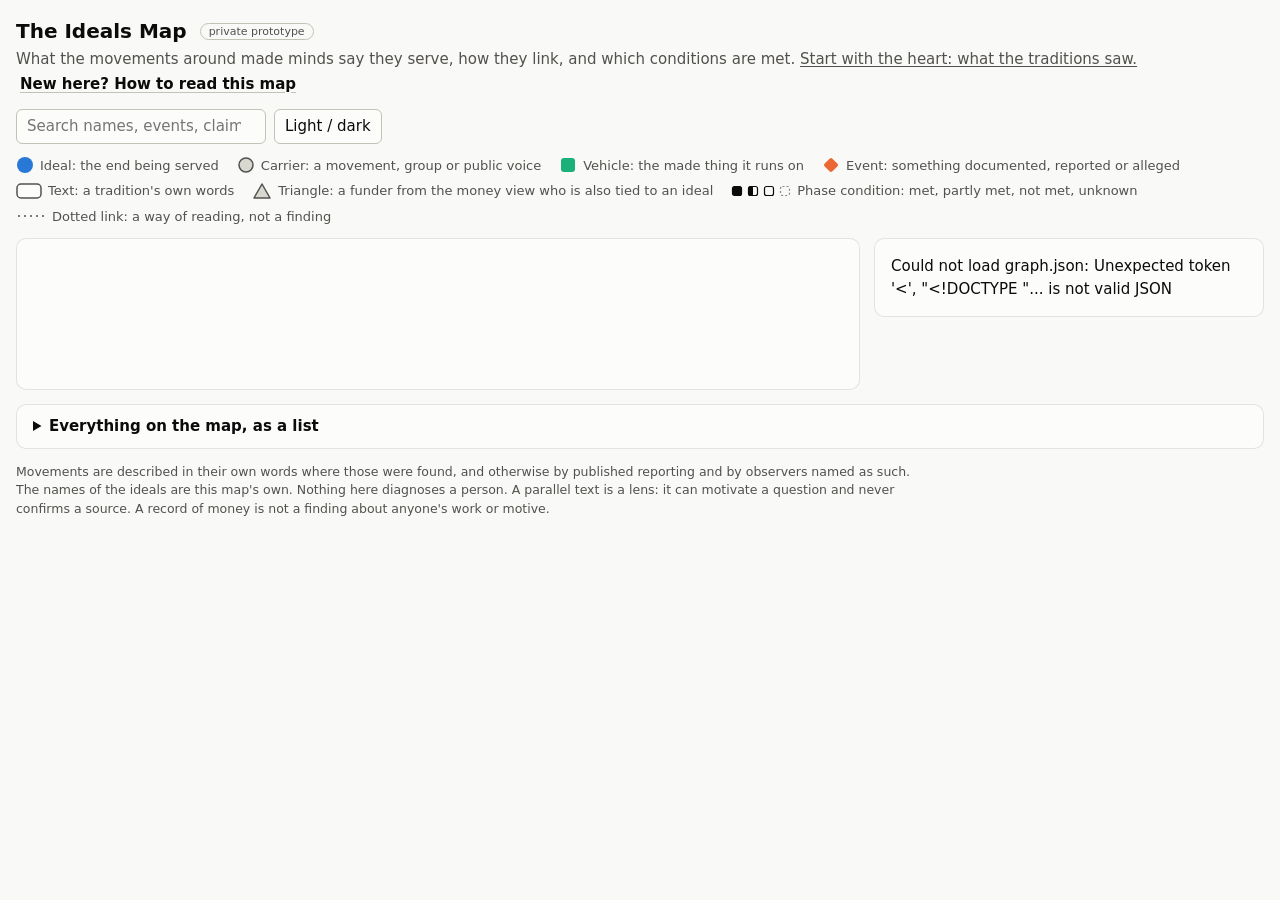
==== site/index.html @ 3a0e3c6d "One record shape for everything, with its trail and its threads Every ideal, person, group, event, f" ====
<!doctype html>
<html lang="en">
<head>
<meta charset="utf-8">
<meta name="viewport" content="width=device-width, initial-scale=1">
<meta name="robots" content="noindex, nofollow">
<title>The Ideals Map</title>
<link rel="stylesheet" href="map.css">
</head>
<body>
<div class="viz-root">
  <header class="top">
    <div>
      <h1>The Ideals Map <span class="tag">private prototype</span></h1>
      <p class="sub">What the movements around made minds say they serve, how they link, and which conditions are met. <a href="heart.html">Start with the heart: what the traditions saw.</a> <button type="button" id="to-start" class="linkbtn">New here? How to read this map</button> <button type="button" id="to-people" class="linkbtn" hidden>Who’s who</button></p>
    </div>
    <div class="controls">
      <div class="search">
        <input type="search" id="search" placeholder="Search names, events, claims" aria-label="Search the map" role="combobox" aria-autocomplete="list" aria-expanded="false" aria-controls="search-hits" autocomplete="off">
        <ul id="search-hits" role="listbox" aria-label="Matches" hidden></ul>
      </div>
      <span class="views" id="views" role="group" aria-label="Which map to show" hidden>
        <button type="button" id="tab-ideals" aria-pressed="true">Ideals</button>
        <button type="button" id="tab-money" aria-pressed="false">Money and evaluators</button>
        <button type="button" id="tab-ancients" aria-pressed="false" hidden>The ancients</button>
        <button type="button" id="tab-timeline" aria-pressed="false">Timeline</button>
        <button type="button" id="tab-watch" aria-pressed="false" hidden>The Watch</button>
      </span>
      <button type="button" id="to-overview" hidden>&larr; All ideals</button>
      <button type="button" id="theme" aria-label="Switch between light and dark">Light / dark</button>
    </div>
  </header>

  <ul class="legend" id="legend-ideals" aria-label="Legend">
    <li><svg width="18" height="18" aria-hidden="true"><circle cx="9" cy="9" r="8" class="mark-ideal"/></svg> Ideal: the end being served</li>
    <li><svg width="18" height="18" aria-hidden="true"><circle cx="9" cy="9" r="7" class="mark-carrier"/></svg> Carrier: a movement, group or public voice</li>
    <li><svg width="18" height="18" aria-hidden="true"><rect x="2" y="2" width="14" height="14" rx="3" class="mark-vehicle"/></svg> Vehicle: the made thing it runs on</li>
    <li><svg width="18" height="18" aria-hidden="true"><rect x="3.5" y="3.5" width="11" height="11" rx="2" transform="rotate(45 9 9)" class="mark-fruit"/></svg> Event: something documented, reported or alleged</li>
    <li><svg width="26" height="18" aria-hidden="true"><rect x="1" y="2" width="24" height="14" rx="4" class="mark-text"/></svg> Text: a tradition's own words</li>
    <li><svg width="20" height="18" aria-hidden="true"><path d="M10,2 L18,16 L2,16 Z" class="mark-funder"/></svg> Triangle: a funder from the money view who is also tied to an ideal</li>
    <li><svg width="60" height="14" aria-hidden="true"><rect x="1.5" y="2.5" width="9" height="9" rx="2" class="pip pip-met"/><rect x="17.5" y="2.5" width="9" height="9" rx="2" class="pip"/><rect x="17.5" y="2.5" width="4.5" height="9" rx="1" class="pip-half"/><rect x="33.5" y="2.5" width="9" height="9" rx="2" class="pip"/><rect x="49.5" y="2.5" width="9" height="9" rx="2" class="pip pip-unknown"/></svg> Phase condition: met, partly met, not met, unknown</li>
    <li><svg width="30" height="18" aria-hidden="true"><path d="M2,9 L28,9" class="edge edge-lens"/></svg> Dotted link: a way of reading, not a finding</li>
    <li class="legend-offshoot" hidden><svg width="20" height="20" aria-hidden="true"><circle cx="10" cy="10" r="8" class="mark-offshoot"/><path d="M6,6 L14,14 M14,6 L6,14" class="mark-offshoot-cross"/></svg> Offshoot: a group that came out of a carrier's milieu, shown with its public record. Not an ideal</li>
  </ul>
  <ul class="legend" id="legend-money" aria-label="Legend for money and evaluators" hidden>
    <li><svg width="20" height="18" aria-hidden="true"><path d="M10,2 L18,16 L2,16 Z" class="mark-funder"/></svg> Funder: a person, foundation, fund, firm or government</li>
    <li><svg width="18" height="18" aria-hidden="true"><rect x="2" y="2" width="14" height="14" class="mark-lab"/><rect x="6.5" y="6.5" width="5" height="5" class="mark-lab-core"/></svg> AI company</li>
    <li><svg width="20" height="18" aria-hidden="true"><path d="M17,9 L13,15.9 L5,15.9 L1,9 L5,2.1 L13,2.1 Z" class="mark-evaluator"/></svg> Evaluator: a body that tests, ranks or scores; most here test AI models</li>
    <li><svg width="18" height="18" aria-hidden="true"><circle cx="9" cy="9" r="7" class="mark-carrier"/></svg> Circle: a name from the ideals map, a venue or another recipient</li>
    <li><svg width="18" height="18" aria-hidden="true"><rect x="2" y="2" width="14" height="14" rx="3" class="mark-vehicle"/></svg> Vehicle from the ideals map</li>
    <li><svg width="18" height="18" aria-hidden="true"><rect x="3.5" y="3.5" width="11" height="11" rx="2" transform="rotate(45 9 9)" class="mark-fruit"/></svg> Event: something a venue hosted</li>
    <li><svg width="30" height="18" aria-hidden="true"><path d="M2,9 L28,9" class="edge edge-funds is-near"/></svg> Solid line: a record of money (a gift, grant, investment, loan, pledge or commission)</li>
    <li><svg width="30" height="18" aria-hidden="true"><path d="M2,9 L28,9" class="edge edge-hosts is-near"/></svg> Long-dash line: hosts or runs</li>
    <li><svg width="30" height="18" aria-hidden="true"><path d="M2,9 L28,9" class="edge edge-evaluates is-near"/></svg> Dash-dot line: evaluates</li>
  </ul>

  <ul class="legend" id="legend-ancients" aria-label="Legend for the ancients view" hidden>
    <li><svg width="18" height="18" aria-hidden="true"><circle cx="9" cy="9" r="7" class="mark-ideal"/></svg> Ideal: what a movement serves</li>
    <li><svg width="22" height="18" aria-hidden="true"><rect x="1" y="3" width="20" height="12" rx="6" class="mark-mechanism"/></svg> How it takes hold: a mechanism named in scholarship</li>
    <li><svg width="20" height="20" aria-hidden="true"><path d="M10,1 L19,10 L10,19 L1,10 Z" class="mark-pattern"/><circle cx="10" cy="10" r="3" class="mark-pattern-core"/></svg> Ancient pattern, with its sources</li>
    <li><svg width="30" height="18" aria-hidden="true"><path d="M2,9 L28,9" class="edge edge-invokes is-near"/></svg> Solid line: a carrier uses the ancient name itself</li>
    <li><svg width="30" height="18" aria-hidden="true"><path d="M2,9 L28,9" class="edge edge-reads_as is-near"/></svg> Dotted line: this project's reading</li>
    <li><svg width="30" height="18" aria-hidden="true"><path d="M2,9 L28,9" class="edge edge-uses is-near"/></svg> Dashed line: a recorded use of a mechanism (documented or reported)</li>
  </ul>

  <section class="watch" id="the-watch" aria-label="The Watch: claims and what has been checked" hidden></section>
  <section class="watch" id="the-page" aria-live="polite" hidden></section>

  <main class="layout" id="layout">
    <div class="stage" id="stage" data-view="overview">
      <svg id="map" role="group" aria-label="Map of ideals and what links to them"></svg>
      <div id="tip" class="tip" role="status" hidden></div>
      <p id="more" class="more"></p>
    </div>
    <aside class="panel" id="panel" aria-live="polite"></aside>
  </main>

  <details class="listview">
    <summary>Everything on the map, as a list</summary>
    <div id="tables"></div>
  </details>

  <footer class="foot">
    <p>Movements are described in their own words where those were found, and otherwise by published reporting and by observers named as such. The names of the ideals are this map's own. Nothing here diagnoses a person. A parallel text is a lens: it can motivate a question and never confirms a source. A record of money is not a finding about anyone's work or motive.</p>
  </footer>
</div>
<script src="layout.js"></script>
<script src="render.js"></script>
<script src="money.js"></script>
<script src="watch.js"></script>
<script src="ancients.js"></script>
<script src="guide.js"></script>
<script src="people.js"></script>
<script src="record.js"></script>
<script src="map.js"></script>
</body>
</html>
---- site/map.css ----
/* Ideals Map. Colours are roles; light and dark values swap here only.
   Categorical hues are the first three slots of the validated palette (blue, orange, aqua),
   which pass the all-pairs colour-vision checks in both modes. Carriers and texts are neutral
   and are told apart by shape. */
.viz-root {
  color-scheme: light;
  --plane: #f9f9f7;
  --surface: #fcfcfb;
  --ink: #0b0b0b;
  --ink-2: #52514e;
  --muted: #898781;
  --hair: #e1e0d9;
  --axis: #c3c2b7;
  --border: rgba(11, 11, 11, 0.10);
  --series-1: #2a78d6;
  --series-2: #eb6834;
  --series-3: #1baf7a;
  --carrier: #d9d8d0;
  --wash: rgba(11, 11, 11, 0.05);
}
@media (prefers-color-scheme: dark) {
  :root:where(:not([data-theme="light"])) .viz-root {
    color-scheme: dark;
    --plane: #0d0d0d; --surface: #1a1a19; --ink: #f0efec; --ink-2: #c3c2b7; --muted: #898781;
    --hair: #2c2c2a; --axis: #383835; --border: rgba(255, 255, 255, 0.10);
    --series-1: #3987e5; --series-2: #d95926; --series-3: #199e70;
    --carrier: #4a4a46; --wash: rgba(255, 255, 255, 0.06);
  }
}
:root[data-theme="dark"] .viz-root {
  color-scheme: dark;
  --plane: #0d0d0d; --surface: #1a1a19; --ink: #f0efec; --ink-2: #c3c2b7; --muted: #898781;
  --hair: #2c2c2a; --axis: #383835; --border: rgba(255, 255, 255, 0.10);
  --series-1: #3987e5; --series-2: #d95926; --series-3: #199e70;
  --carrier: #4a4a46; --wash: rgba(255, 255, 255, 0.06);
}

* { box-sizing: border-box; }
html, body { margin: 0; }
body { background: #f9f9f7; }
.viz-root {
  min-height: 100vh; background: var(--plane); color: var(--ink);
  font: 15px/1.5 system-ui, -apple-system, "Segoe UI", sans-serif; padding: 16px;
}
h1 { font-size: 20px; margin: 0; font-weight: 650; }
h2 { font-size: 19px; margin: 2px 0 8px; line-height: 1.25; }
h3 { font-size: 13px; margin: 0 0 6px; text-transform: uppercase; letter-spacing: 0.05em; color: var(--ink-2); }
h4 { font-size: 14px; margin: 0; }
p { margin: 0 0 10px; }
a { color: inherit; text-underline-offset: 2px; }
button { font: inherit; color: var(--ink); background: var(--surface); border: 1px solid var(--axis); border-radius: 6px; padding: 5px 10px; cursor: pointer; }
button:hover { background: var(--wash); }
:focus-visible { outline: 2px solid var(--series-1); outline-offset: 2px; }

.top { display: flex; justify-content: space-between; gap: 12px; align-items: flex-start; flex-wrap: wrap; }
.sub { color: var(--ink-2); margin: 2px 0 0; }
.tag { font-size: 11px; font-weight: 500; color: var(--ink-2); border: 1px solid var(--axis); border-radius: 10px; padding: 1px 8px; vertical-align: middle; margin-left: 6px; }
.controls { display: flex; gap: 8px; flex-wrap: wrap; justify-content: flex-end; }
.views { display: inline-flex; }
.views[hidden] { display: none; }
.views button { border-radius: 0; }
.views button:first-child { border-radius: 6px 0 0 6px; }
.views button:last-child, .views button.last-visible { border-radius: 0 6px 6px 0; margin-left: -1px; }
.views button[hidden] { display: none; }
.views button[aria-pressed="true"] { background: var(--ink); color: var(--surface); border-color: var(--ink); }

.legend { list-style: none; margin: 12px 0; padding: 0; display: flex; flex-wrap: wrap; gap: 6px 18px; color: var(--ink-2); font-size: 13px; }
.legend li { display: flex; align-items: center; gap: 6px; }
.legend li[hidden] { display: none; }
/* In the ancients view the kind of line is the point, so even the quiet lines must be told apart. */
.stage[data-view='ancients'] .edge-faint { stroke: var(--muted); }
.legend[hidden] { display: none; }

.layout[hidden], .watch[hidden] { display: none; }
.layout { display: grid; grid-template-columns: minmax(0, 1fr) 390px; gap: 14px; align-items: start; }
.stage { position: relative; background: var(--surface); border: 1px solid var(--border); border-radius: 10px; overflow: hidden; }
#map { display: block; width: 100%; height: auto; }
.more { position: absolute; left: 12px; bottom: 6px; margin: 0; font-size: 12px; color: var(--ink-2); }
.panel { background: var(--surface); border: 1px solid var(--border); border-radius: 10px; padding: 16px; max-height: calc(100vh - 150px); overflow: auto; position: sticky; top: 12px; }

/* Marks */
.ring { fill: var(--surface); }
.mark-ideal { fill: var(--series-1); }
.mark-carrier { fill: var(--carrier); stroke: var(--ink-2); stroke-width: 1.5; }
.mark-vehicle { fill: var(--series-3); }
.mark-fruit { fill: var(--series-2); }
.mark-text { fill: var(--surface); stroke: var(--ink-2); stroke-width: 1.5; }
/* The money view's three kinds are neutral and told apart by shape, like carriers. */
.mark-funder, .mark-evaluator, .mark-lab { fill: var(--carrier); stroke: var(--ink-2); stroke-width: 1.5; stroke-linejoin: round; }
.mark-lab-core { fill: var(--ink-2); }
/* The ancients view and offshoots: neutral fills, told apart by shape. An offshoot is drawn
   in heavy dashed ink so it comes forward without a warning colour. */
.mark-pattern { fill: var(--surface); stroke: var(--ink); stroke-width: 1.6; stroke-linejoin: round; }
.mark-pattern-core { fill: var(--ink); }
.mark-mechanism { fill: var(--carrier); stroke: var(--ink-2); stroke-width: 1.5; }
.mark-offshoot { fill: var(--surface); stroke: var(--ink); stroke-width: 2.6; stroke-dasharray: 5 3; }
.mark-offshoot-cross { stroke: var(--ink); stroke-width: 2; fill: none; }
.hit { fill: transparent; }
.node { cursor: pointer; }
.node:hover .mark, .node:focus-visible .mark { stroke: var(--ink); stroke-width: 2.5; }
.node:focus:not(:focus-visible) { outline: none; }
.node.is-selected .mark { stroke: var(--ink); stroke-width: 3; }
.role-rim .mark-ideal { opacity: 0.85; }

/* Labels wear text tokens, never a series colour. */
.lbl { fill: var(--ink); font-size: 15px; pointer-events: none; paint-order: stroke; stroke: var(--surface); stroke-width: 4px; stroke-linejoin: round; }
.lbl-ideal { font-size: 17px; font-weight: 600; }
.lbl-centre { font-size: 20px; font-weight: 650; }
.lbl-small { font-size: 15px; fill: var(--ink-2); }
.lbl-muted { font-size: 14px; fill: var(--ink-2); }
.lbl-offshoot { font-size: 14px; fill: var(--ink); font-weight: 600; }
.lbl-text { font-size: 14.5px; fill: var(--ink); }

.pip { fill: none; stroke: var(--ink); stroke-width: 1.2; }
.pip-met { fill: var(--ink); }
.pip-half { fill: var(--ink); }
.pip-unknown { stroke: var(--muted); stroke-dasharray: 2 2; }

.edge { fill: none; stroke: var(--muted); stroke-width: 1.4; }
.edge-opposes { stroke-dasharray: 7 5; }
.edge-evaluates { stroke-dasharray: 9 4 2 4; }
.edge-reads_as { stroke-dasharray: 2 4; }
.edge-uses { stroke-dasharray: 10 4; }
.edge-breaks_from { stroke: var(--ink-2); stroke-width: 1.8; stroke-dasharray: 5 3; }
.fieldkey { margin: 0; font-size: 14px; }
.fieldkey dt { font-weight: 600; margin-top: 6px; }
.fieldkey dd { margin: 0 0 0 0; color: var(--ink-2); }
.source { margin-bottom: 10px; }
.edge-hosts { stroke-dasharray: 14 6; }
.edge-lens { stroke-dasharray: 2 4; stroke: var(--ink-2); stroke-width: 1.4; fill: none; }
.edge-faint { stroke: var(--hair); }
.edge-quiet { opacity: 0; }
.edge.is-near { stroke: var(--ink-2); stroke-width: 1.8; opacity: 1; }
.edge.is-selected { stroke: var(--ink); stroke-width: 2.4; opacity: 1; }
.cap { fill: var(--ink-2); font-size: 13.5px; text-transform: uppercase; letter-spacing: 0.06em; }
.pipicon { vertical-align: -1px; }
.edge-hit { fill: none; stroke: transparent; stroke-width: 16; cursor: pointer; }
.edge-hit:hover { stroke: var(--wash); }

.tip { position: absolute; max-width: 300px; background: var(--ink); color: var(--surface); font-size: 12.5px; line-height: 1.35; padding: 6px 9px; border-radius: 6px; pointer-events: none; z-index: 2; }

/* Panel */
.kicker { font-size: 11.5px; text-transform: uppercase; letter-spacing: 0.06em; color: var(--ink-2); margin: 0; }
.statement { font-size: 16px; font-weight: 550; }
.note { color: var(--ink-2); font-size: 13px; }
.sec { border-top: 1px solid var(--hair); padding-top: 12px; margin-top: 14px; }
.phase { margin-bottom: 10px; }
.phase .note { margin: 0 0 4px; }
.conds, .links { list-style: none; margin: 0; padding: 0; }
.cond { padding-left: 22px; position: relative; margin-bottom: 4px; font-size: 14px; }
.cond .glyph { position: absolute; left: 0; top: 0; }
.cond-unknown, .cond-not_met { color: var(--ink-2); }
.evidence { color: var(--ink-2); font-size: 13px; }
.sr { position: absolute; width: 1px; height: 1px; overflow: hidden; clip: rect(0 0 0 0); }
blockquote { margin: 0 0 4px; padding-left: 10px; border-left: 3px solid var(--axis); }
.cite { font-size: 12.5px; color: var(--ink-2); }
.badge { display: inline-block; font-size: 11px; border: 1px solid var(--axis); border-radius: 9px; padding: 0 7px; white-space: nowrap; }
.badge-primary { border-color: var(--ink); color: var(--ink); }
.badge-unverified { border-style: dashed; }
.badge-reread { border-color: var(--ink); color: var(--ink); border-width: 2px; font-weight: 600; }
.lane { font-size: 11px; border: 1px dashed var(--ink-2); border-radius: 9px; padding: 0 7px; margin-left: 6px; color: var(--ink-2); }
.links li { margin-bottom: 4px; }
.linkbtn { text-align: left; border: 0; background: none; padding: 2px 0; text-decoration: underline; text-decoration-color: var(--axis); text-underline-offset: 3px; }
.back { margin-bottom: 10px; }
.flow, .dispute, .happened { margin-bottom: 9px; font-size: 14px; }
.flow .linkbtn { font-weight: 600; }
.loop { border: 1px solid var(--axis); border-left: 3px solid var(--ink); border-radius: 6px; padding: 8px 10px; font-size: 13.5px; }
.more-btn { font-size: 13.5px; }

/* List view */
.listview { margin-top: 14px; background: var(--surface); border: 1px solid var(--border); border-radius: 10px; padding: 10px 16px; }
.listview summary { cursor: pointer; font-weight: 600; }
.tbl { margin-top: 14px; overflow-x: auto; }
table { border-collapse: collapse; width: 100%; font-size: 13px; }
th, td { text-align: left; vertical-align: top; padding: 5px 8px; border-bottom: 1px solid var(--hair); }
th { color: var(--ink-2); font-weight: 600; }
.foot { color: var(--ink-2); font-size: 12.5px; margin-top: 14px; max-width: 900px; }

@media (max-width: 900px) {
  .layout { grid-template-columns: 1fr; }
  .panel { position: static; max-height: none; }
  .stage { overflow-x: auto; }
  #map { min-width: 760px; }
}
@media (forced-colors: active) {
  .mark-ideal, .mark-vehicle, .mark-fruit { stroke: CanvasText; stroke-width: 2; }
}

/* The Watch: a timeline of claims, not a drawing. */
.watch { max-width: 860px; margin: 8px 0 24px; }
.watch-intro h2 { margin: 0 0 6px; }
.claim { border: 1px solid var(--border); border-radius: 8px; background: var(--surface); padding: 14px 16px; margin: 12px 0; }
.claim:focus { outline: 2px solid var(--ink); outline-offset: 2px; }
.claim-head { display: flex; flex-wrap: wrap; gap: 8px; align-items: center; font-size: 13px; color: var(--ink-2); }
.claim > h3 { margin: 6px 0; font-size: 17px; }
.claim-said q { font-style: italic; }
.claim-status { border: 1px solid var(--ink-2); border-radius: 10px; padding: 0 8px; }
.status-not-checked, .status-source-not-found { border-style: dashed; }
.claim .check { margin: 4px 0; }
.claim-on { font-size: 14px; color: var(--ink-2); }
.claim > h3 { text-transform: none; letter-spacing: normal; color: var(--ink); }
.claim-standing { font-size: 14px; color: var(--ink-2); margin: 2px 0 8px; }

/* The way in: search, the guide, the timeline. */
.sub .linkbtn { color: var(--ink); font-weight: 600; margin-left: 4px; }
.search { position: relative; }
.search input { font: inherit; color: var(--ink); background: var(--surface); border: 1px solid var(--axis); border-radius: 6px; padding: 5px 10px; width: 250px; max-width: 100%; }
#search-hits { position: absolute; z-index: 20; right: 0; top: calc(100% + 4px); width: min(420px, calc(100vw - 32px)); margin: 0; padding: 4px 0; list-style: none;
  background: var(--surface); border: 1px solid var(--axis); border-radius: 8px; box-shadow: 0 6px 20px rgba(0, 0, 0, 0.15); max-height: 60vh; overflow: auto; }
#search-hits[hidden] { display: none; }
#search-hits li { display: flex; justify-content: space-between; gap: 12px; padding: 6px 12px; cursor: pointer; }
#search-hits li[aria-selected="true"], #search-hits li:hover { background: var(--wash); }
#search-hits .hit-word { color: var(--ink-2); font-size: 12px; white-space: nowrap; }
#search-hits .hit-none { color: var(--ink-2); cursor: default; }
.lede { font-size: 17px; line-height: 1.5; }
.glossary { display: grid; grid-template-columns: minmax(120px, max-content) 1fr; gap: 6px 16px; margin: 0; }
.glossary dt { font-weight: 600; }
.glossary dd { margin: 0; }
.guide-ways li { margin: 4px 0; }
.progress { font-weight: 600; margin-top: 10px; }
.tl-filters { display: flex; flex-wrap: wrap; gap: 8px; align-items: center; margin: 8px 0 4px; }
.tl-filters select { font: inherit; color: var(--ink); background: var(--surface); border: 1px solid var(--axis); border-radius: 6px; padding: 4px 8px; max-width: 100%; }
.tl-year { margin: 18px 0 4px; font-size: 15px; }
.timeline { list-style: none; margin: 0; padding: 0 0 0 14px; border-left: 2px solid var(--hair); }
.tl-item { position: relative; padding: 6px 0 10px; }
.tl-item::before { content: ""; position: absolute; left: -20px; top: 12px; width: 9px; height: 9px; transform: rotate(45deg); background: var(--series-2); border-radius: 2px; }
.tl-claim::before { background: var(--surface); border: 1.5px dashed var(--ink-2); }
.tl-head { margin: 0; font-size: 13px; color: var(--ink-2); }
.tl-head .lane { margin-left: 8px; }
.tl-title { font-weight: 600; font-size: 15px; }
.tl-what { margin: 2px 0 4px; }
.tl-item .cite { margin: 0; font-size: 13px; color: var(--ink-2); }
@media (max-width: 900px) {
  .search, .search input { width: 100%; }
  .views { display: flex; flex-wrap: wrap; width: 100%; }
  .views button, .views button:first-child, .views button:last-child, .views button.last-visible { flex: 1 1 auto; border-radius: 6px; margin: 0 4px 4px 0; }
  .controls { justify-content: flex-start; }
  .glossary { grid-template-columns: 1fr; }
  .glossary dd { margin-bottom: 6px; }
}

.claim-why { font-size: 14px; color: var(--ink-2); margin: 2px 0 8px; }
.claim .travelled { padding-left: 22px; }
.claim .travelled .step { margin: 6px 0; }
.claim .travelled time { font-variant-numeric: tabular-nums; color: var(--ink-2); }
.claim .step-note { font-size: 13px; color: var(--ink-2); margin: 2px 0 0; }

/* The heart: a readable page, one column. */
.essay { max-width: 720px; margin: 0 auto; padding: 24px 16px 64px; color: var(--ink); line-height: 1.6; }
.essay h1 { font-size: 30px; margin: 8px 0 4px; }
.essay h2 { font-size: 20px; margin: 32px 0 8px; text-transform: none; letter-spacing: normal; color: var(--ink); }
.essay h3 { font-size: 16px; margin: 24px 0 8px; color: var(--ink); }
.essay .lede { font-size: 17px; color: var(--ink-2); }
.essay blockquote { margin: 12px 0; padding: 4px 0 4px 14px; border-left: 3px solid var(--border); font-style: italic; }
.essay blockquote cite { display: block; font-style: normal; font-size: 13px; color: var(--ink-2); margin-top: 2px; }
.essay .essay-nav { font-size: 14px; color: var(--ink-2); }
.essay a { color: inherit; }
.essay .note { font-size: 13px; color: var(--ink-2); }
.who-serves { width: 100%; border-collapse: collapse; font-size: 14px; }
.who-serves th, .who-serves td { text-align: left; vertical-align: top; padding: 8px 6px; border-top: 1px solid var(--border); }
.who-serves td:first-child { font-weight: 600; width: 22%; }
.who-serves td:last-child { color: var(--ink-2); width: 30%; }
@media (max-width: 560px) {
  .who-serves thead { display: none; }
  .who-serves tr, .who-serves td { display: block; width: auto !important; }
  .who-serves td { border-top: none; padding: 2px 0; }
  .who-serves tr { border-top: 1px solid var(--border); padding: 8px 0; }
}

/* The scored chain: three small rows, one scale each. Ink only; text stays in text tokens. */
.chain-fig { margin: 8px 0 12px; }
.chain-chart { width: 100%; height: auto; display: block; color: var(--ink); }
.chain-chart .cc-label, .chain-chart .cc-axis { font-size: 12px; fill: var(--ink-2); }
.chain-chart .cc-base { stroke: var(--border); stroke-width: 1; }
.chain-chart .cc-line { fill: none; stroke: var(--ink-2); stroke-width: 2; stroke-linejoin: round; }
.chain-chart .cc-dot circle:not(.cc-hit) { fill: var(--ink); stroke: var(--surface); stroke-width: 2; }
.chain-chart .cc-hit { fill: transparent; }
.chain-chart .cc-dot:hover circle:not(.cc-hit) { r: 6; }

/* Who's who: a name you can tap, and the card it opens. */
.who { font: inherit; color: inherit; background: none; border: 0; padding: 0; cursor: pointer; text-decoration: underline dotted; text-decoration-color: var(--ink-2); text-underline-offset: 3px; border-radius: 3px; }
.who:hover { background: var(--wash); }
.who-card { position: absolute; z-index: 30; background: var(--surface); color: var(--ink); border: 1px solid var(--axis); border-radius: 10px; padding: 12px 14px; box-shadow: 0 8px 28px rgba(0, 0, 0, 0.18); font-size: 14px; line-height: 1.45; }
.who-card[hidden] { display: none; }
.who-card .who-name { font-weight: 650; font-size: 15px; margin: 0 0 4px; }
.who-card .who-line { margin: 0 0 6px; }
.who-card .who-src { font-size: 12px; color: var(--ink-2); margin: 0 0 6px; }
.who-card .who-actions { display: flex; gap: 14px; flex-wrap: wrap; margin: 0; font-size: 13px; }
.people dt { padding-top: 6px; }
.people dd { padding-top: 6px; }

/* The record: one page shape for everything. */
.rec-head { padding-bottom: 6px; margin-bottom: 4px; }
.rec-head .kicker { margin: 0 0 2px; }
.rec-title { font-size: 26px; margin: 0 0 8px; line-height: 1.2; }
.rec-who { font-size: 16px; margin: 0 0 8px; }
.rec-lede { font-size: 17px; line-height: 1.55; margin: 0 0 10px; }
.rec-actions { display: flex; gap: 16px; flex-wrap: wrap; margin: 10px 0 0; font-size: 14px; }
.rec-sub { margin: 14px 0 4px; font-size: 14px; color: var(--ink); }
.rec-list li { margin: 6px 0; }
.rec-date { color: var(--ink-2); font-variant-numeric: tabular-nums; font-size: 13px; }
.rec-phases { margin: 0; padding-left: 22px; }
.rec-phases li { margin: 4px 0; }
.rec-phases .ph-met .lane, .rec-phases .ph-partly .lane { border-style: solid; color: var(--ink); }
.trail { display: flex; flex-wrap: wrap; gap: 6px 18px; margin: 10px 0 0; font-size: 13px; color: var(--ink-2); }
.trail-step { display: flex; align-items: baseline; gap: 6px; }
.trail-dot { width: 9px; height: 9px; border-radius: 50%; border: 1.5px solid var(--ink-2); flex: none; transform: translateY(1px); }
.trail-step.is-done .trail-dot { background: var(--ink); border-color: var(--ink); }
.trail-step.is-part .trail-dot { background: linear-gradient(90deg, var(--ink) 50%, transparent 50%); border-color: var(--ink); }
.trail-step b { color: var(--ink); font-weight: 600; }
.as-page { display: block; margin: 0 0 10px; padding: 2px 0; font-size: 14px; font-weight: 600; background: none; border: 0; text-decoration: underline; text-decoration-color: var(--axis); text-underline-offset: 3px; }
.kept { margin: 0 0 8px; padding-left: 22px; }
.kept li { margin: 4px 0; }
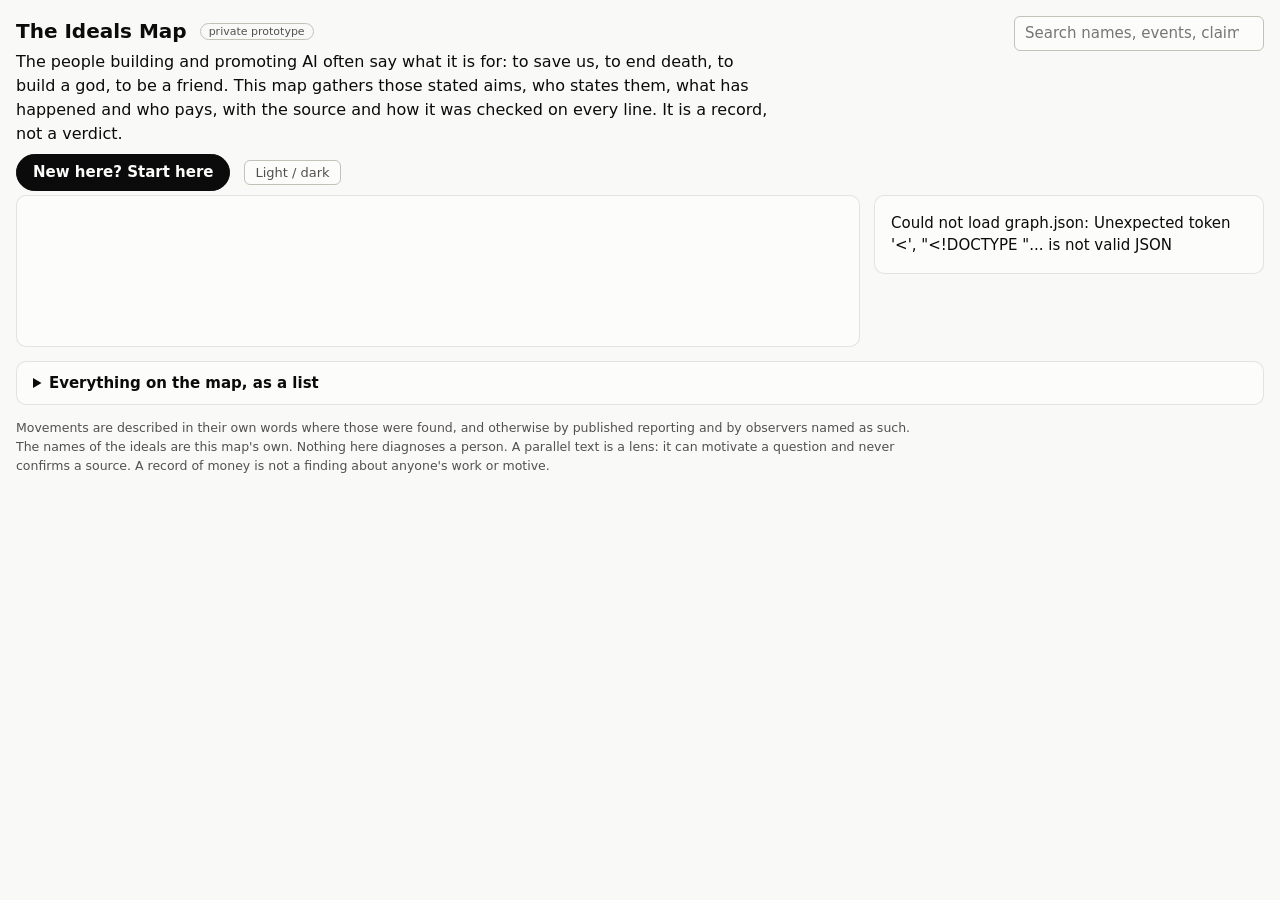
==== commit 390c4b77: "Open on the ideals as cards; one Start here; a Watch with threads and filters; cite, reply and a fee" ====
--- a/site/index.html
+++ b/site/index.html
@@ -5,6 +5,8 @@
 <meta name="viewport" content="width=device-width, initial-scale=1">
 <meta name="robots" content="noindex, nofollow">
 <title>The Ideals Map</title>
+<meta name="description" content="What the people building and promoting AI say it is for, who says it, what has happened and who pays, with the source and how it was checked on every line. A record, not a verdict.">
+<link rel="alternate" type="application/atom+xml" title="The Ideals Map: new claims and events" href="feed.xml">
 <link rel="stylesheet" href="map.css">
 </head>
 <body>
@@ -12,7 +14,8 @@
   <header class="top">
     <div>
       <h1>The Ideals Map <span class="tag">private prototype</span></h1>
-      <p class="sub">What the movements around made minds say they serve, how they link, and which conditions are met. <a href="heart.html">Start with the heart: what the traditions saw.</a> <button type="button" id="to-start" class="linkbtn">New here? How to read this map</button> <button type="button" id="to-people" class="linkbtn" hidden>Who’s who</button></p>
+      <p class="sub">The people building and promoting AI often say what it is for: to save us, to end death, to build a god, to be a friend. This map gathers those stated aims, who states them, what has happened and who pays, with the source and how it was checked on every line. It is a record, not a verdict.</p>
+      <p class="sub-actions"><button type="button" id="to-start" class="start-btn">New here? Start here</button> <span class="updated" id="updated" hidden></span> <button type="button" id="theme" class="theme-btn" aria-label="Switch between light and dark">Light / dark</button></p>
     </div>
     <div class="controls">
       <div class="search">
@@ -21,16 +24,23 @@
       </div>
       <span class="views" id="views" role="group" aria-label="Which map to show" hidden>
         <button type="button" id="tab-ideals" aria-pressed="true">Ideals</button>
+        <button type="button" id="tab-methods" aria-pressed="false" hidden>Alignment methods</button>
         <button type="button" id="tab-money" aria-pressed="false">Money and evaluators</button>
         <button type="button" id="tab-ancients" aria-pressed="false" hidden>The ancients</button>
         <button type="button" id="tab-timeline" aria-pressed="false">Timeline</button>
         <button type="button" id="tab-watch" aria-pressed="false" hidden>The Watch</button>
       </span>
       <button type="button" id="to-overview" hidden>&larr; All ideals</button>
-      <button type="button" id="theme" aria-label="Switch between light and dark">Light / dark</button>
     </div>
   </header>
 
+  <div class="modebar" id="modebar" role="group" aria-label="Show the ideals as" hidden>
+    <span>Show the ideals as</span>
+    <button type="button" id="mode-cards" aria-pressed="true">cards</button><button type="button" id="mode-drawing" aria-pressed="false">a drawing</button>
+  </div>
+
+  <details class="key" id="key" hidden>
+  <summary>Key: what the shapes and lines mean</summary>
   <ul class="legend" id="legend-ideals" aria-label="Legend">
     <li><svg width="18" height="18" aria-hidden="true"><circle cx="9" cy="9" r="8" class="mark-ideal"/></svg> Ideal: the end being served</li>
     <li><svg width="18" height="18" aria-hidden="true"><circle cx="9" cy="9" r="7" class="mark-carrier"/></svg> Carrier: a movement, group or public voice</li>
@@ -62,6 +72,7 @@
     <li><svg width="30" height="18" aria-hidden="true"><path d="M2,9 L28,9" class="edge edge-reads_as is-near"/></svg> Dotted line: this project's reading</li>
     <li><svg width="30" height="18" aria-hidden="true"><path d="M2,9 L28,9" class="edge edge-uses is-near"/></svg> Dashed line: a recorded use of a mechanism (documented or reported)</li>
   </ul>
+  </details>
 
   <section class="watch" id="the-watch" aria-label="The Watch: claims and what has been checked" hidden></section>
   <section class="watch" id="the-page" aria-live="polite" hidden></section>
@@ -90,8 +101,10 @@
 <script src="watch.js"></script>
 <script src="ancients.js"></script>
 <script src="guide.js"></script>
+<script src="ideals.js"></script>
 <script src="people.js"></script>
 <script src="record.js"></script>
+<script src="methods.js"></script>
 <script src="map.js"></script>
 </body>
 </html>
--- a/site/map.css
+++ b/site/map.css
@@ -104,6 +104,8 @@
 
 /* Labels wear text tokens, never a series colour. */
 .lbl { fill: var(--ink); font-size: 15px; pointer-events: none; paint-order: stroke; stroke: var(--surface); stroke-width: 4px; stroke-linejoin: round; }
+/* A name is part of its mark: clicking the words opens the node, not whatever line runs beneath them. */
+.node .lbl { pointer-events: auto; cursor: pointer; }
 .lbl-ideal { font-size: 17px; font-weight: 600; }
 .lbl-centre { font-size: 20px; font-weight: 650; }
 .lbl-small { font-size: 15px; fill: var(--ink-2); }
@@ -311,3 +313,110 @@
 .as-page { display: block; margin: 0 0 10px; padding: 2px 0; font-size: 14px; font-weight: 600; background: none; border: 0; text-decoration: underline; text-decoration-color: var(--axis); text-underline-offset: 3px; }
 .kept { margin: 0 0 8px; padding-left: 22px; }
 .kept li { margin: 4px 0; }
+
+/* Ways in: the door strip on the front, and a door's page. */
+.doors { display: flex; flex-wrap: wrap; gap: 8px; align-items: center; margin: 10px 0 12px; padding: 12px 14px; background: var(--surface); border: 1px solid var(--border); border-radius: 10px; }
+.doors[hidden] { display: none; }
+.doors-q { font-weight: 650; margin-right: 6px; }
+.door-chip { border-radius: 999px; padding: 6px 14px; background: var(--plane); }
+.door-chip:hover { background: var(--wash); }
+.door-stops { margin: 8px 0 16px; padding-left: 24px; max-width: 760px; }
+.door-stops li { margin: 0 0 14px; }
+.door-go { font-size: 17px; font-weight: 600; }
+.door-why { margin: 2px 0 0; color: var(--ink-2); }
+
+/* Alignment methods side by side. */
+.mk-wrap { overflow-x: auto; margin: 8px 0; }
+.mk-table { border-collapse: collapse; min-width: 960px; font-size: 14px; }
+.mk-table th, .mk-table td { border-bottom: 1px solid var(--hair); padding: 10px 10px; vertical-align: top; text-align: left; }
+.mk-table thead th { font-size: 12px; color: var(--ink-2); font-weight: 600; max-width: 170px; }
+.mk-name { width: 220px; }
+.mk-name .linkbtn { font-weight: 650; font-size: 15px; }
+.mk-plain { font-weight: 400; color: var(--ink-2); margin: 4px 0 0; font-size: 13px; }
+.mk-mark { display: inline-block; margin-left: 6px; padding: 0 6px; border: 1px solid var(--border); border-radius: 999px; color: var(--ink-2); font-size: 11.5px; line-height: 1.6; white-space: nowrap; }
+.mk-key dd { margin-bottom: 8px; }
+.mk-src { display: block; color: var(--ink-2); font-size: 13px; margin-top: 2px; }
+@media (max-width: 900px) {
+  .mk-table, .mk-table tbody, .mk-table tr, .mk-table th, .mk-table td { display: block; min-width: 0; width: auto; }
+  .mk-table thead { display: none; }
+  .mk-table tr { border: 1px solid var(--border); border-radius: 8px; margin: 0 0 12px; padding: 4px 10px; background: var(--surface); }
+  .mk-table td { border: 0; padding: 4px 0; }
+  .mk-table td::before { content: attr(data-q); display: block; font-size: 12px; color: var(--ink-2); font-weight: 600; }
+  .mk-wrap { overflow: visible; }
+}
+.watch.is-wide { max-width: none; }
+.is-wide .watch-intro { max-width: 860px; }
+
+/* The opening: a plain sentence on what this is, one way to start, and the date the record last changed. */
+.top > div:first-child { max-width: 760px; }
+.top .sub { color: var(--ink); font-size: 16px; line-height: 1.5; margin: 4px 0 8px; }
+.sub-actions { display: flex; flex-wrap: wrap; gap: 6px 14px; align-items: center; margin: 0 0 4px; }
+.start-btn { font-weight: 650; background: var(--ink); color: var(--surface); border-color: var(--ink); border-radius: 999px; padding: 6px 16px; }
+.start-btn:hover { background: var(--ink-2); border-color: var(--ink-2); }
+.updated { color: var(--ink-2); font-size: 13px; }
+.updated[hidden] { display: none; }
+.theme-btn { font-size: 13px; padding: 2px 10px; color: var(--ink-2); }
+.card-nm { white-space: nowrap; }
+.card-names .card-nm .linkbtn { white-space: normal; }
+
+/* The cards/drawing switch and the key to the drawing, folded away until asked for. */
+.modebar { display: flex; align-items: center; gap: 0; margin: 12px 0 4px; font-size: 14px; color: var(--ink-2); }
+.modebar[hidden] { display: none; }
+.modebar > span { margin-right: 8px; }
+.modebar button { border-radius: 0; padding: 3px 12px; }
+.modebar button:first-of-type { border-radius: 6px 0 0 6px; }
+.modebar button:last-of-type { border-radius: 0 6px 6px 0; margin-left: -1px; }
+.modebar button[aria-pressed="true"] { background: var(--ink); color: var(--surface); border-color: var(--ink); }
+.key { margin: 8px 0 10px; }
+.key[hidden] { display: none; }
+.key > summary { cursor: pointer; color: var(--ink-2); font-size: 13px; width: max-content; max-width: 100%; }
+.key > summary:hover { color: var(--ink); }
+.key .legend { margin: 8px 0 0; }
+
+/* The ideals as cards. */
+.cards { display: grid; grid-template-columns: repeat(auto-fill, minmax(min(100%, 320px), 1fr)); gap: 12px; margin: 14px 0 20px; }
+.card { display: flex; flex-direction: column; gap: 8px; background: var(--surface); border: 1px solid var(--border); border-radius: 10px; padding: 14px 16px; }
+.card-h { margin: 0; text-transform: none; letter-spacing: normal; font-size: inherit; }
+.card-title { border: 0; background: none; padding: 0; text-align: left; font-size: 18px; font-weight: 650; line-height: 1.25; color: var(--ink); }
+.card-title:hover { background: none; text-decoration: underline; text-underline-offset: 3px; }
+.card-quote { margin: 0; }
+.card-quote blockquote { margin: 0 0 4px; padding-left: 10px; border-left: 3px solid var(--series-1); font-size: 14.5px; }
+.card-quote .cite { margin: 0; font-size: 12.5px; color: var(--ink-2); }
+.card-names { margin: 0; font-size: 14px; }
+.card-names .linkbtn { padding: 0; }
+.card-k { color: var(--ink-2); font-size: 12.5px; }
+.card-more { color: var(--ink-2); }
+.card-stand { margin-top: auto; padding-top: 4px; }
+.card-phases { list-style: none; margin: 4px 0 0; padding: 0; display: flex; flex-wrap: wrap; gap: 4px 10px; font-size: 12.5px; }
+.card-phases li { display: inline-flex; align-items: center; gap: 4px; color: var(--ink-2); }
+.card-phases .cp-met, .card-phases .cp-partly { color: var(--ink); }
+.card-foot { margin: 0; font-size: 12.5px; color: var(--ink-2); display: flex; flex-wrap: wrap; justify-content: space-between; gap: 4px 10px; }
+.card-open { font-size: 13px; font-weight: 600; padding: 0; }
+.cards-note { max-width: 860px; }
+.watch.is-wide { max-width: none; }
+.is-wide .watch-intro, .is-wide > .sec, .is-wide > .note { max-width: 860px; }
+
+/* On a phone the tabs sit in one row that scrolls sideways, so the content starts on the first screen. */
+@media (max-width: 560px) {
+  .top .sub { font-size: 15px; }
+  .controls { flex-wrap: nowrap; flex-direction: column; align-items: stretch; width: 100%; }
+  .views { flex-wrap: nowrap; overflow-x: auto; scrollbar-width: thin; padding-bottom: 2px; }
+  .views button, .views button:first-child, .views button:last-child, .views button.last-visible { flex: 0 0 auto; margin: 0 4px 0 0; white-space: nowrap; }
+  #to-overview { align-self: flex-start; }
+}
+
+/* The Watch's threads: claims shown together, folded, under a note on why they are here. */
+.w-thread { border: 1px solid var(--border); border-radius: 10px; background: var(--wash); padding: 0 14px; margin: 12px 0; }
+.w-thread > summary { cursor: pointer; padding: 12px 0; display: flex; flex-wrap: wrap; align-items: baseline; gap: 4px 12px; }
+.w-thread-k { font-size: 12px; text-transform: uppercase; letter-spacing: 0.05em; color: var(--ink-2); }
+.w-thread-t { font-weight: 650; font-size: 17px; }
+.w-thread > summary time, .w-thread-s { font-size: 13px; color: var(--ink-2); }
+.w-thread-note { font-size: 14px; color: var(--ink-2); max-width: 820px; }
+.w-thread[open] { padding-bottom: 4px; }
+
+/* Under every record and claim: how to cite it, and how to answer it. */
+.rec-foot { margin-top: 14px; padding-top: 10px; border-top: 1px solid var(--hair); font-size: 13px; color: var(--ink-2); }
+.rec-foot p { margin: 0 0 4px; }
+.cite-text { color: var(--ink); user-select: all; }
+.copy-cite { font-size: 13px; padding: 0 2px; }
+.reply-line a { color: var(--ink); font-weight: 600; }
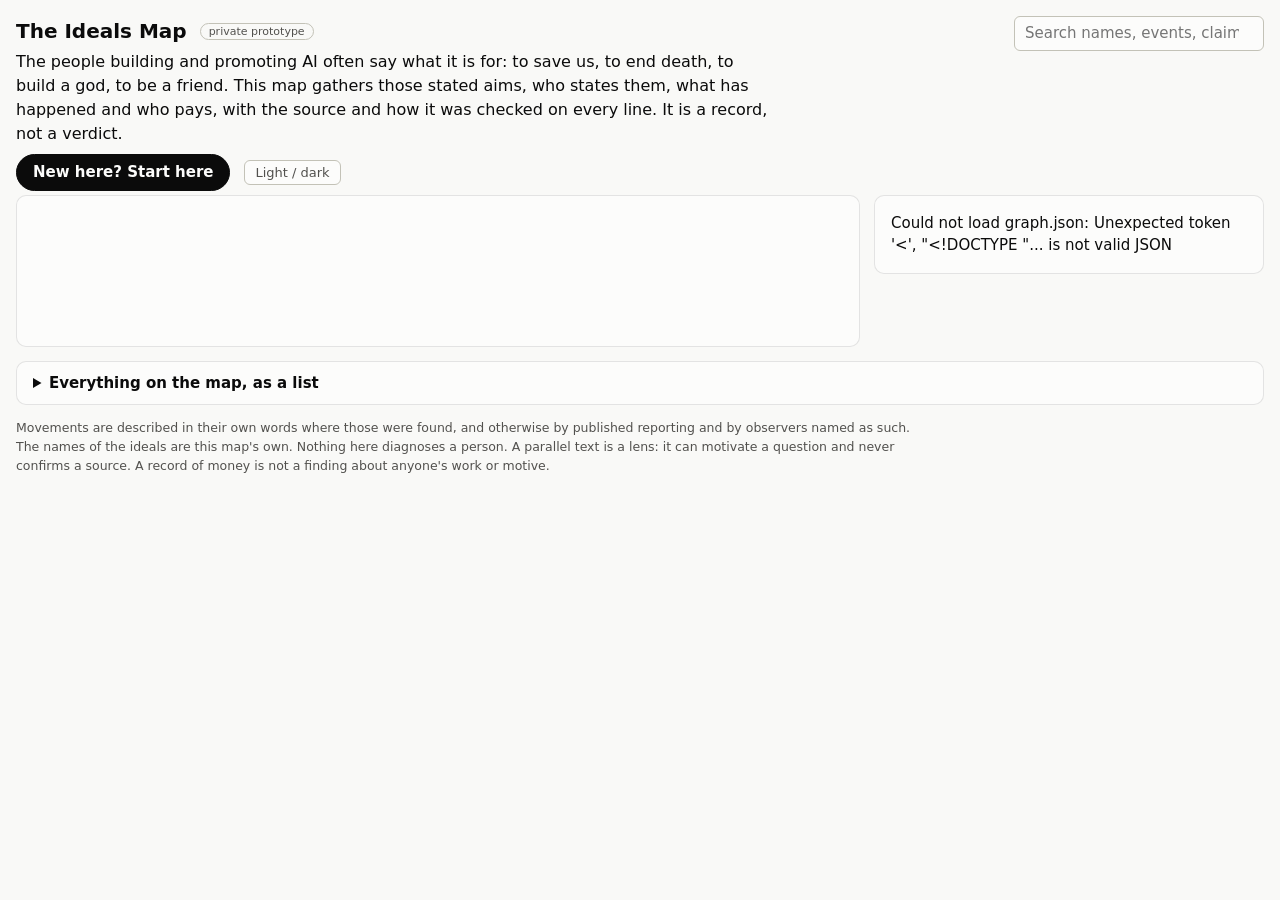
==== commit 4ddb6eb6: "Publish the map early, as a draft, and say so; feedback through the issue forms The operator chose t" ====
--- a/site/index.html
+++ b/site/index.html
@@ -15,6 +15,7 @@
     <div>
       <h1>The Ideals Map <span class="tag">private prototype</span></h1>
       <p class="sub">The people building and promoting AI often say what it is for: to save us, to end death, to build a god, to be a friend. This map gathers those stated aims, who states them, what has happened and who pays, with the source and how it was checked on every line. It is a record, not a verdict.</p>
+      <p class="draft-note" id="draft-note" hidden></p>
       <p class="sub-actions"><button type="button" id="to-start" class="start-btn">New here? Start here</button> <span class="updated" id="updated" hidden></span> <button type="button" id="theme" class="theme-btn" aria-label="Switch between light and dark">Light / dark</button></p>
     </div>
     <div class="controls">
--- a/site/map.css
+++ b/site/map.css
@@ -197,6 +197,8 @@
 .claim > h3 { margin: 6px 0; font-size: 17px; }
 .claim-said q { font-style: italic; }
 .claim-status { border: 1px solid var(--ink-2); border-radius: 10px; padding: 0 8px; }
+.reread-mark { border-color: var(--series-2); color: var(--ink); }
+.reread-mark.is-done { border-style: solid; border-color: var(--ink-2); }
 .status-not-checked, .status-source-not-found { border-style: dashed; }
 .claim .check { margin: 4px 0; }
 .claim-on { font-size: 14px; color: var(--ink-2); }
@@ -355,6 +357,9 @@
 .start-btn:hover { background: var(--ink-2); border-color: var(--ink-2); }
 .updated { color: var(--ink-2); font-size: 13px; }
 .updated[hidden] { display: none; }
+.draft-note { font-size: 13.5px; color: var(--ink); background: var(--wash); border-left: 3px solid var(--series-2); border-radius: 4px; padding: 6px 10px; margin: 0 0 10px; }
+.draft-note[hidden] { display: none; }
+.draft-note a, .draft-note .linkbtn { font-weight: 600; }
 .theme-btn { font-size: 13px; padding: 2px 10px; color: var(--ink-2); }
 .card-nm { white-space: nowrap; }
 .card-names .card-nm .linkbtn { white-space: normal; }
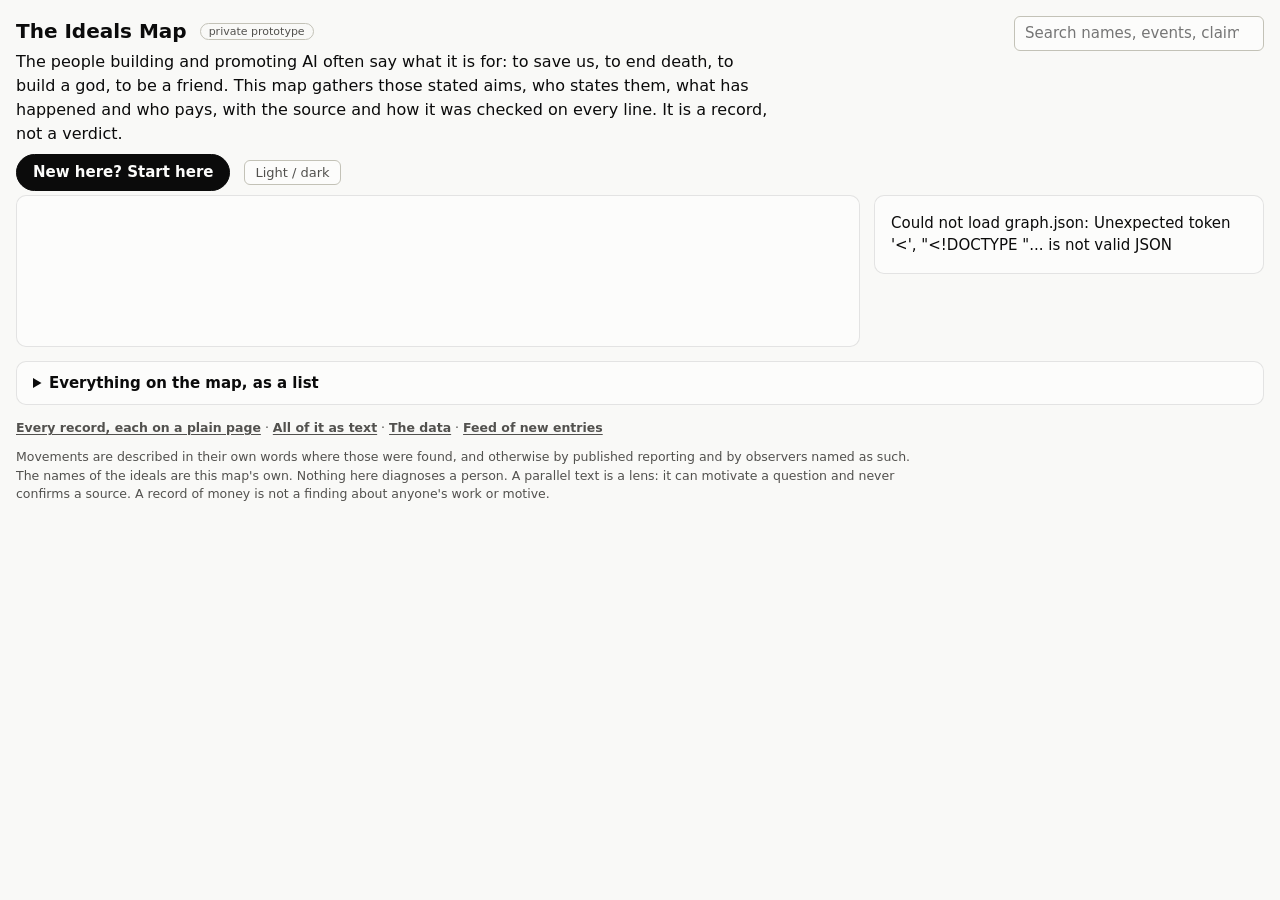
==== commit 901aa798: "A plain page for every record, previews, a reply for everyone on the map - tools/pages.py: r/<id>/ f" ====
--- a/site/index.html
+++ b/site/index.html
@@ -93,6 +93,7 @@
   </details>
 
   <footer class="foot">
+    <p class="site-only plain-links"><a href="r/">Every record, each on a plain page</a> · <a href="llms-full.txt">All of it as text</a> · <a href="data/DATA.md">The data</a> · <a href="feed.xml">Feed of new entries</a></p>
     <p>Movements are described in their own words where those were found, and otherwise by published reporting and by observers named as such. The names of the ideals are this map's own. Nothing here diagnoses a person. A parallel text is a lens: it can motivate a question and never confirms a source. A record of money is not a finding about anyone's work or motive.</p>
   </footer>
 </div>
--- a/site/map.css
+++ b/site/map.css
@@ -338,6 +338,10 @@
 .mk-mark { display: inline-block; margin-left: 6px; padding: 0 6px; border: 1px solid var(--border); border-radius: 999px; color: var(--ink-2); font-size: 11.5px; line-height: 1.6; white-space: nowrap; }
 .mk-key dd { margin-bottom: 8px; }
 .mk-src { display: block; color: var(--ink-2); font-size: 13px; margin-top: 2px; }
+.mk-money-intro { margin-top: 28px; }
+.mk-none { color: var(--ink-2); }
+.mk-item { display: block; }
+.mk-payee { margin: 12px 0 4px; font-size: 14px; }
 @media (max-width: 900px) {
   .mk-table, .mk-table tbody, .mk-table tr, .mk-table th, .mk-table td { display: block; min-width: 0; width: auto; }
   .mk-table thead { display: none; }
@@ -425,3 +429,31 @@
 .cite-text { color: var(--ink); user-select: all; }
 .copy-cite { font-size: 13px; padding: 0 2px; }
 .reply-line a { color: var(--ink); font-weight: 600; }
+
+/* Plain record pages (tools/pages.py): one record to a page, no script, readable without the map. */
+.static-page > * { max-width: 820px; margin-left: auto; margin-right: auto; }
+.static-top { align-items: baseline; margin-bottom: 10px; }
+.static-brand { font-weight: 650; margin: 0; }
+.static-brand a { text-decoration: none; }
+.static-nav { display: flex; flex-wrap: wrap; gap: 4px 16px; margin: 0; font-size: 14px; }
+.static-main { display: block; }
+.static-page .sec-h { font-size: 13px; margin: 0 0 6px; text-transform: uppercase; letter-spacing: 0.05em; color: var(--ink-2); }
+.static-page .rec-sub { font-size: 14px; }
+.static-page .quotes blockquote { margin-top: 8px; }
+.static-page .claim-head { display: flex; flex-wrap: wrap; gap: 8px; align-items: center; font-size: 13px; color: var(--ink-2); margin: 0 0 4px; }
+.static-page .claim-head .lane { margin-left: 0; }
+.static-page .travelled { padding-left: 22px; }
+.static-page .travelled .step { margin: 6px 0; }
+.static-page .step-note { font-size: 13px; color: var(--ink-2); margin: 2px 0 0; }
+.static-page .mk-key dt { font-weight: 600; margin-top: 8px; }
+.static-page .mk-key dd { margin: 2px 0 0 0; }
+.static-page .rec-actions a { font-weight: 600; }
+.gate-note { font-size: 13.5px; background: var(--wash); border-left: 3px solid var(--ink-2); border-radius: 4px; padding: 6px 10px; margin: 0 0 12px; }
+.static-foot { color: var(--ink-2); font-size: 12.5px; margin-top: 24px; padding-top: 10px; border-top: 1px solid var(--hair); }
+.reply-ask { color: var(--ink); font-weight: 600; }
+.plain-links a { font-weight: 600; }
+.plain-links[hidden] { display: none; }
+.newest { margin: 0 0 14px; }
+.newest .rec-list li { margin: 4px 0; }
+.static-page a, .static-page .src, .static-page .cite-text { overflow-wrap: anywhere; }
+.newest-meta { display: block; font-size: 12.5px; color: var(--ink-2); font-variant-numeric: tabular-nums; }
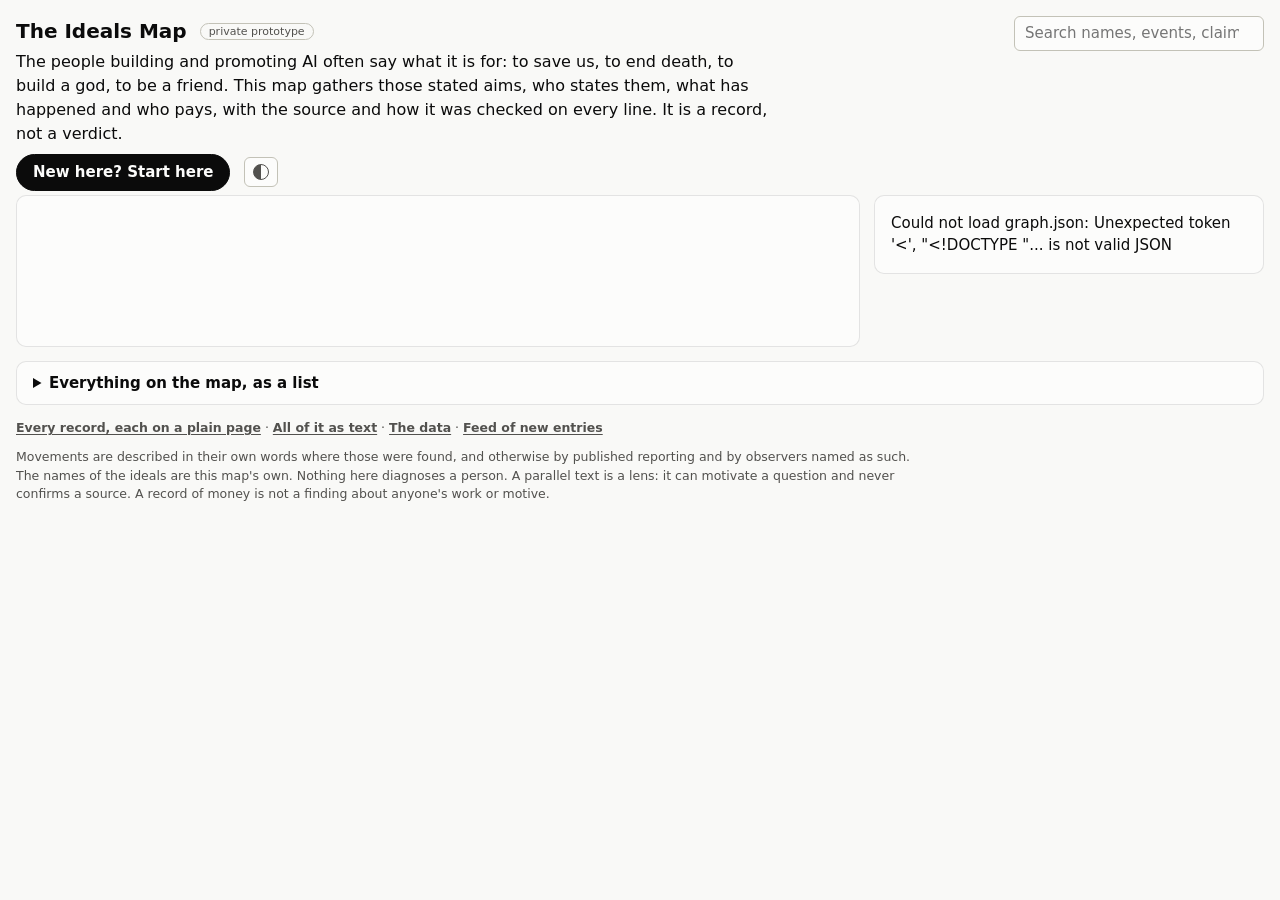
==== commit 520f05c0: "Start with a name you know; each opens at a glance; plain words; quieter checking marks - Front: "St" ====
--- a/site/index.html
+++ b/site/index.html
@@ -16,7 +16,7 @@
       <h1>The Ideals Map <span class="tag">private prototype</span></h1>
       <p class="sub">The people building and promoting AI often say what it is for: to save us, to end death, to build a god, to be a friend. This map gathers those stated aims, who states them, what has happened and who pays, with the source and how it was checked on every line. It is a record, not a verdict.</p>
       <p class="draft-note" id="draft-note" hidden></p>
-      <p class="sub-actions"><button type="button" id="to-start" class="start-btn">New here? Start here</button> <span class="updated" id="updated" hidden></span> <button type="button" id="theme" class="theme-btn" aria-label="Switch between light and dark">Light / dark</button></p>
+      <p class="sub-actions"><button type="button" id="to-start" class="start-btn">New here? Start here</button> <span class="updated" id="updated" hidden></span> <button type="button" id="theme" class="theme-btn" aria-label="Switch between light and dark" title="Light or dark"></button></p>
     </div>
     <div class="controls">
       <div class="search">
--- a/site/map.css
+++ b/site/map.css
@@ -457,3 +457,40 @@
 .newest .rec-list li { margin: 4px 0; }
 .static-page a, .static-page .src, .static-page .cite-text { overflow-wrap: anywhere; }
 .newest-meta { display: block; font-size: 12.5px; color: var(--ink-2); font-variant-numeric: tabular-nums; }
+
+/* Checking marks: a short, quiet mark; a tap shows the full words. A person's re-read stands out. */
+button.badge { font: inherit; font-size: 11.5px; line-height: 1.45; background: none; border: 0; border-radius: 4px; padding: 0 3px; color: var(--ink-2); cursor: pointer; white-space: normal; text-align: left; }
+button.badge:hover { background: var(--wash); }
+button.badge.badge-primary { color: var(--ink); }
+button.badge.badge-reread { border: 1.5px solid var(--ink); border-radius: 9px; padding: 0 6px; color: var(--ink); }
+
+/* Start with a name you know (the front), and At a glance (a person's or a body's record). */
+.front-names { margin: 4px 0 14px; }
+.front-names-k { font-size: 13.5px; color: var(--ink-2); margin: 0 0 6px; }
+.name-row { display: flex; flex-wrap: wrap; gap: 6px; }
+.name-chip { border-radius: 16px; padding: 4px 12px; font-size: 14px; }
+@media (max-width: 560px) {
+  .name-row { flex-wrap: nowrap; overflow-x: auto; padding-bottom: 4px; scrollbar-width: thin; }
+  .name-chip { flex: none; }
+}
+.glance { border: 1px solid var(--border); background: var(--surface); border-radius: 8px; padding: 12px 14px; margin: 10px 0 6px; }
+.glance > h3 { margin-bottom: 2px; }
+.glance-cols { display: grid; grid-template-columns: repeat(auto-fit, minmax(260px, 1fr)); gap: 0 24px; }
+.glance-quote q { font-style: italic; }
+.glance-quote .cite { display: block; margin-top: 2px; }
+.glance-more { margin: 2px 0 6px; font-size: 13px; }
+.glance > .note { margin: 6px 0 0; }
+.stand-text { font-size: 13px; color: var(--ink-2); margin: 4px 0 0; }
+@media (max-width: 560px) {
+  [data-view]:not([data-view="cards"]) .top .sub { display: none; }
+}
+/* The mark before each check: filled at the source, half on a relay, hollow (dashed) not checked, ringed re-read. */
+button.badge::before, .badge-mark::before { content: ''; display: inline-block; width: 0.72em; height: 0.72em; margin-right: 0.35em; border-radius: 50%; border: 1.5px solid currentColor; vertical-align: -0.06em; box-sizing: border-box; }
+button.badge-primary::before, .badge-mark.badge-primary::before { background: currentColor; }
+button.badge-secondary::before, .badge-mark.badge-secondary::before { background: linear-gradient(90deg, currentColor 50%, transparent 50%); }
+button.badge-unverified::before, .badge-mark.badge-unverified::before { border-style: dashed; }
+button.badge-reread::before, .badge-mark.badge-reread::before { background: currentColor; box-shadow: 0 0 0 1.5px var(--plane), 0 0 0 3px currentColor; }
+.theme-btn { width: 34px; height: 30px; padding: 0; display: inline-flex; align-items: center; justify-content: center; }
+.theme-btn::before { content: ''; width: 14px; height: 14px; border-radius: 50%; border: 1.5px solid currentColor; background: linear-gradient(90deg, currentColor 50%, transparent 50%); }
+button.badge-reread::before, .badge-mark.badge-reread::before { margin: 0 0.5em 0 0.2em; }
+.glance .rec-sub { text-transform: none; letter-spacing: normal; color: var(--ink); font-size: 14px; margin: 12px 0 4px; }
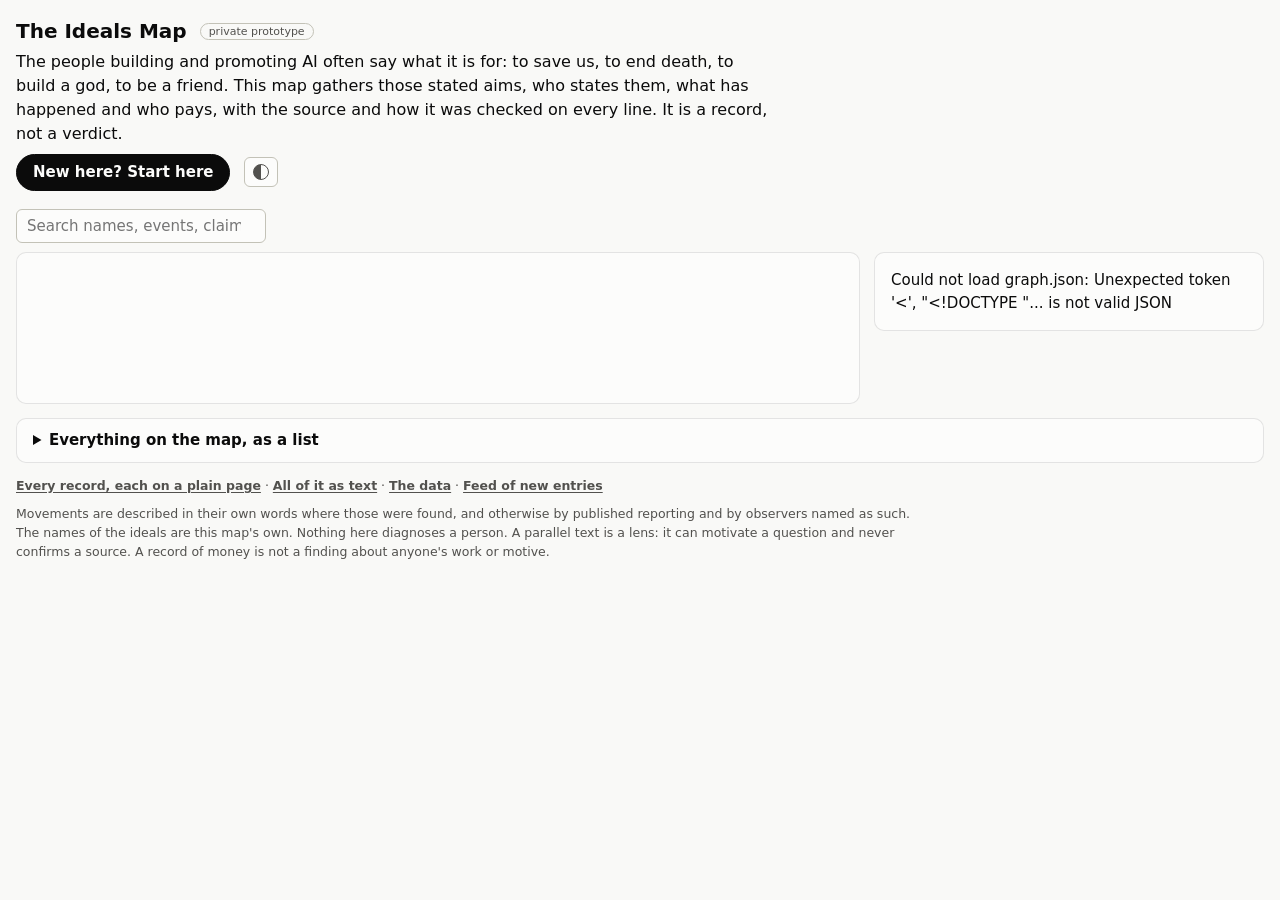
==== commit 3835d75e: "UI pass: a bar that stays, a compact header away from the front, one page column - Search and the ta" ====
--- a/site/index.html
+++ b/site/index.html
@@ -13,11 +13,14 @@
 <div class="viz-root">
   <header class="top">
     <div>
-      <h1>The Ideals Map <span class="tag">private prototype</span></h1>
+      <h1><a href="./" id="home" class="home">The Ideals Map</a> <span class="tag">private prototype</span></h1>
       <p class="sub">The people building and promoting AI often say what it is for: to save us, to end death, to build a god, to be a friend. This map gathers those stated aims, who states them, what has happened and who pays, with the source and how it was checked on every line. It is a record, not a verdict.</p>
       <p class="draft-note" id="draft-note" hidden></p>
       <p class="sub-actions"><button type="button" id="to-start" class="start-btn">New here? Start here</button> <span class="updated" id="updated" hidden></span> <button type="button" id="theme" class="theme-btn" aria-label="Switch between light and dark" title="Light or dark"></button></p>
     </div>
+  </header>
+
+  <nav class="bar" id="bar" aria-label="Search and the parts of the map">
     <div class="controls">
       <div class="search">
         <input type="search" id="search" placeholder="Search names, events, claims" aria-label="Search the map" role="combobox" aria-autocomplete="list" aria-expanded="false" aria-controls="search-hits" autocomplete="off">
@@ -25,15 +28,15 @@
       </div>
       <span class="views" id="views" role="group" aria-label="Which map to show" hidden>
         <button type="button" id="tab-ideals" aria-pressed="true">Ideals</button>
-        <button type="button" id="tab-methods" aria-pressed="false" hidden>Alignment methods</button>
-        <button type="button" id="tab-money" aria-pressed="false">Money and evaluators</button>
-        <button type="button" id="tab-ancients" aria-pressed="false" hidden>The ancients</button>
+        <button type="button" id="tab-methods" aria-pressed="false" hidden><span class="t-long">Alignment methods</span><span class="t-short">Methods</span></button>
+        <button type="button" id="tab-money" aria-pressed="false"><span class="t-long">Money and evaluators</span><span class="t-short">Money</span></button>
+        <button type="button" id="tab-ancients" aria-pressed="false" hidden><span class="t-long">The ancients</span><span class="t-short">Ancients</span></button>
         <button type="button" id="tab-timeline" aria-pressed="false">Timeline</button>
-        <button type="button" id="tab-watch" aria-pressed="false" hidden>The Watch</button>
+        <button type="button" id="tab-watch" aria-pressed="false" hidden><span class="t-long">The Watch</span><span class="t-short">Watch</span></button>
       </span>
       <button type="button" id="to-overview" hidden>&larr; All ideals</button>
     </div>
-  </header>
+  </nav>
 
   <div class="modebar" id="modebar" role="group" aria-label="Show the ideals as" hidden>
     <span>Show the ideals as</span>
@@ -79,6 +82,7 @@
   <section class="watch" id="the-page" aria-live="polite" hidden></section>
 
   <main class="layout" id="layout">
+    <p class="drag-hint" id="drag-hint" hidden>The drawing is wider than the screen: drag it sideways. Tap a name to open it below.</p>
     <div class="stage" id="stage" data-view="overview">
       <svg id="map" role="group" aria-label="Map of ideals and what links to them"></svg>
       <div id="tip" class="tip" role="status" hidden></div>
@@ -96,6 +100,7 @@
     <p class="site-only plain-links"><a href="r/">Every record, each on a plain page</a> · <a href="llms-full.txt">All of it as text</a> · <a href="data/DATA.md">The data</a> · <a href="feed.xml">Feed of new entries</a></p>
     <p>Movements are described in their own words where those were found, and otherwise by published reporting and by observers named as such. The names of the ideals are this map's own. Nothing here diagnoses a person. A parallel text is a lens: it can motivate a question and never confirms a source. A record of money is not a finding about anyone's work or motive.</p>
   </footer>
+  <button type="button" class="to-top" id="to-top" hidden>&uarr; Search and parts</button>
 </div>
 <script src="layout.js"></script>
 <script src="render.js"></script>
--- a/site/map.css
+++ b/site/map.css
@@ -284,6 +284,17 @@
 /* Who's who: a name you can tap, and the card it opens. */
 .who { font: inherit; color: inherit; background: none; border: 0; padding: 0; cursor: pointer; text-decoration: underline dotted; text-decoration-color: var(--ink-2); text-underline-offset: 3px; border-radius: 3px; }
 .who:hover { background: var(--wash); }
+.word { font: inherit; color: inherit; background: none; border: 0; padding: 0; cursor: help; text-decoration: underline dashed; text-decoration-color: var(--series-1); text-decoration-thickness: 1px; text-underline-offset: 3px; border-radius: 3px; }
+.word:hover { background: var(--wash); }
+.who-card .word-said { margin: 0 0 6px; font-size: 13px; color: var(--ink-2); }
+.who-card .word-said q, .glossary.words .word-said q { font-style: italic; color: var(--ink); }
+.glossary.words .word-said { margin: 4px 0; color: var(--ink-2); font-size: 14px; }
+.glossary.words .who-line { margin: 0 0 4px; }
+.glossary.words .who-src { margin: 0 0 4px; font-size: 13px; color: var(--ink-2); }
+.word-find { display: block; width: 100%; max-width: 420px; box-sizing: border-box; margin: 4px 0 10px; padding: 10px 12px; font: inherit; font-size: 16px; color: var(--ink); background: var(--surface); border: 1px solid var(--axis); border-radius: 8px; }
+.word-jump { display: flex; flex-wrap: wrap; gap: 6px 14px; margin: 0 0 8px; font-size: 14px; }
+.word-jump[hidden], .glossary.words dt[hidden], .glossary.words dd[hidden], .sec[hidden] { display: none; }
+.glossary.words .word-more { margin: 2px 0 0; display: flex; gap: 14px; flex-wrap: wrap; font-size: 14px; }
 .who-card { position: absolute; z-index: 30; background: var(--surface); color: var(--ink); border: 1px solid var(--axis); border-radius: 10px; padding: 12px 14px; box-shadow: 0 8px 28px rgba(0, 0, 0, 0.18); font-size: 14px; line-height: 1.45; }
 .who-card[hidden] { display: none; }
 .who-card .who-name { font-weight: 650; font-size: 15px; margin: 0 0 4px; }
@@ -405,12 +416,10 @@
 .watch.is-wide { max-width: none; }
 .is-wide .watch-intro, .is-wide > .sec, .is-wide > .note { max-width: 860px; }
 
-/* On a phone the tabs sit in one row that scrolls sideways, so the content starts on the first screen. */
+/* On a phone the controls stack: search, then the tabs (a grid of short names, under "Phones" below). */
 @media (max-width: 560px) {
   .top .sub { font-size: 15px; }
   .controls { flex-wrap: nowrap; flex-direction: column; align-items: stretch; width: 100%; }
-  .views { flex-wrap: nowrap; overflow-x: auto; scrollbar-width: thin; padding-bottom: 2px; }
-  .views button, .views button:first-child, .views button:last-child, .views button.last-visible { flex: 0 0 auto; margin: 0 4px 0 0; white-space: nowrap; }
   #to-overview { align-self: flex-start; }
 }
 
@@ -494,3 +503,112 @@
 .theme-btn::before { content: ''; width: 14px; height: 14px; border-radius: 50%; border: 1.5px solid currentColor; background: linear-gradient(90deg, currentColor 50%, transparent 50%); }
 button.badge-reread::before, .badge-mark.badge-reread::before { margin: 0 0.5em 0 0.2em; }
 .glance .rec-sub { text-transform: none; letter-spacing: normal; color: var(--ink); font-size: 14px; margin: 12px 0 4px; }
+
+/* The families, drawn around "us": above and beneath on the vertical, beside on the left, after on the right. */
+.compass { display: grid; grid-template-columns: 1fr minmax(150px, 1.15fr) 1fr; grid-template-areas: ". above ." "beside us after" ". beneath ."; gap: 8px; align-items: center; max-width: 900px; margin: 6px 0 8px; }
+.fam-above { grid-area: above; } .fam-beside { grid-area: beside; } .fam-after { grid-area: after; } .fam-beneath { grid-area: beneath; }
+.compass-us { grid-area: us; display: flex; justify-content: center; }
+.compass-us span { width: 52px; height: 52px; border-radius: 50%; border: 2px solid var(--ink); display: flex; align-items: center; justify-content: center; font-weight: 650; background: var(--plane); }
+.compass-cell { border: 1px solid var(--border); background: var(--surface); border-radius: 10px; padding: 8px 10px; }
+.compass-name { border: 0; background: none; padding: 0; font-weight: 650; font-size: 15px; text-decoration: underline; text-underline-offset: 3px; }
+.compass-count { display: block; font-size: 12.5px; color: var(--ink-2); }
+.compass-list { list-style: none; margin: 4px 0 0; padding: 0; font-size: 13px; }
+.compass-list li { margin: 2px 0; }
+.compass-list li.is-between .linkbtn { text-decoration-style: dashed; }
+.compass-note { max-width: 900px; margin: 0 0 6px; }
+.family { margin: 18px 0 6px; scroll-margin-top: 8px; }
+.family:focus { outline: none; }
+.family-head { border-top: 2px solid var(--ink); padding-top: 8px; margin-bottom: 8px; max-width: 900px; }
+.family-name { font-size: 20px; text-transform: none; letter-spacing: normal; color: var(--ink); margin: 0; }
+.family-q { margin: 2px 0 4px; font-size: 15px; }
+.family-line { font-size: 13px; color: var(--ink-2); margin: 0; }
+.family-line q { font-style: italic; }
+.family-also { font-size: 13.5px; color: var(--ink-2); margin: 8px 0 0; }
+.card-between { font-size: 13px; color: var(--ink-2); border-left: 2px dashed var(--axis); padding-left: 8px; margin: 0 0 8px; }
+@media (max-width: 560px) {
+  .compass { grid-template-columns: 1fr 112px 1fr; gap: 6px; }
+  .compass-us span { width: 40px; height: 40px; font-size: 14px; }
+  .compass-list { display: none; }
+  .compass-cell { padding: 6px 8px; text-align: center; }
+  .compass-name { font-size: 14px; }
+}
+.compass-apart { font-size: 13.5px; margin: 0 0 6px; max-width: 900px; }
+
+/* Phones. The tabs sit in a grid of short names, all on the first screen; away from the front the header is
+   compact (the draft note in one sentence, the date and "What's new" left to the front); a drawing wider than
+   the screen says it can be dragged; inputs are 16px so the phone does not zoom in when one is tapped. */
+.t-short { display: none; }
+.drag-hint { grid-column: 1 / -1; margin: 0; font-size: 13px; color: var(--ink-2); }
+.drag-hint[hidden] { display: none; }
+.dn-short { display: none; }
+@media (max-width: 560px) {
+  .viz-root { padding: 12px 14px; }
+  .top { position: relative; gap: 8px; }
+  .top h1 { padding-right: 44px; }
+  .theme-btn { position: absolute; top: 0; right: 0; }
+  .views { display: grid; grid-template-columns: repeat(3, minmax(0, 1fr)); gap: 4px; overflow: visible; padding: 0; }
+  .views button, .views button:first-child, .views button:last-child, .views button.last-visible { margin: 0; border-radius: 6px; padding: 5px 4px; text-align: center; white-space: nowrap; overflow: hidden; text-overflow: ellipsis; }
+  .t-long { display: none; }
+  .t-short { display: inline; }
+  .search input, .tl-filters select { font-size: 16px; padding: 6px 10px; }
+  .draft-note { margin: 4px 0 8px; line-height: 1.4; }
+  .start-btn { padding: 5px 14px; }
+  [data-view]:not([data-view="cards"]) .dn-long { display: none; }
+  [data-view]:not([data-view="cards"]) .dn-short { display: inline; }
+  [data-view]:not([data-view="cards"]) .updated, [data-view]:not([data-view="cards"]) .whats-new { display: none; }
+  [data-view]:not([data-view="cards"]) .start-btn { padding: 4px 14px; font-size: 14px; }
+  .modebar { margin: 6px 0 2px; }
+  .front-names { margin-bottom: 10px; }
+  .panel { padding: 14px 12px; }
+  .claim { padding: 12px; }
+  .w-thread { padding: 0 10px; }
+  .rec-title { font-size: 23px; }
+}
+
+/* One column for the whole page, at most 1440px, centred on a wide screen; each part keeps its own reading width
+   inside it. The gutter is a variable so the bar below can run to the page's edges. */
+.viz-root { --gutter: max(16px, calc((100vw - 1440px) / 2)); padding-left: var(--gutter); padding-right: var(--gutter); }
+.home { text-decoration: none; }
+.home:hover { text-decoration: underline; text-underline-offset: 3px; }
+
+/* The bar: search and the parts of the map, under the opening and above every view. */
+.bar { margin: 10px 0 0; }
+.bar .controls { justify-content: flex-start; }
+#search-hits { left: 0; right: auto; }
+@media (min-width: 901px) {
+  html { scroll-padding-top: 64px; }
+  .bar { position: sticky; top: 0; z-index: 15; background: var(--plane); margin: 6px calc(-1 * var(--gutter)) 0; padding: 8px var(--gutter);
+    border-bottom: 1px solid transparent; transition: border-color 0.15s; }
+  .bar.is-stuck { border-bottom-color: var(--hair); }
+  .panel { top: 64px; max-height: calc(100vh - 80px); }
+  .family { scroll-margin-top: 64px; }
+}
+/* On a narrow screen: a button that brings the bar back, shown only once the bar is a screen out of sight. */
+.to-top { position: fixed; right: 14px; bottom: calc(14px + env(safe-area-inset-bottom, 0px)); z-index: 25; border-radius: 999px; padding: 8px 14px;
+  font-size: 14px; font-weight: 600; background: var(--ink); color: var(--surface); border-color: var(--ink); box-shadow: 0 4px 14px rgba(0, 0, 0, 0.22); }
+.to-top:hover { background: var(--ink-2); border-color: var(--ink-2); }
+.to-top[hidden] { display: none; }
+
+/* Away from the front the opening shrinks to the title and the draft note in one sentence, on every screen, so a
+   record, the Watch or a page starts near the top. The front (cards or the drawing) keeps the whole opening. */
+[data-view]:not([data-view="cards"]):not([data-view="overview"]) .top .sub,
+[data-view]:not([data-view="cards"]):not([data-view="overview"]) .dn-long,
+[data-view]:not([data-view="cards"]):not([data-view="overview"]) .updated,
+[data-view]:not([data-view="cards"]):not([data-view="overview"]) .whats-new { display: none; }
+[data-view]:not([data-view="cards"]):not([data-view="overview"]) .dn-short { display: inline; }
+[data-view]:not([data-view="cards"]):not([data-view="overview"]) .draft-note { margin: 6px 0 8px; }
+
+/* Each family's rule runs across its cards; its words keep a reading width. */
+.family-head { max-width: none; }
+.family-head > * { max-width: 900px; }
+
+/* The closing notes on the front stand apart from the last list above them. */
+.front-notes { border-top: 1px solid var(--hair); margin-top: 22px; padding-top: 12px; max-width: 860px; }
+
+@media (max-width: 560px) {
+  .viz-root { --gutter: 14px; }
+  /* The row of names scrolls sideways: its right edge fades so the reader sees there is more. */
+  .name-row { -webkit-mask-image: linear-gradient(90deg, #000 calc(100% - 36px), transparent); mask-image: linear-gradient(90deg, #000 calc(100% - 36px), transparent); }
+  .name-row::after { content: ''; flex: 0 0 28px; }
+}
+@media (prefers-reduced-motion: reduce) { .bar { transition: none; } }
